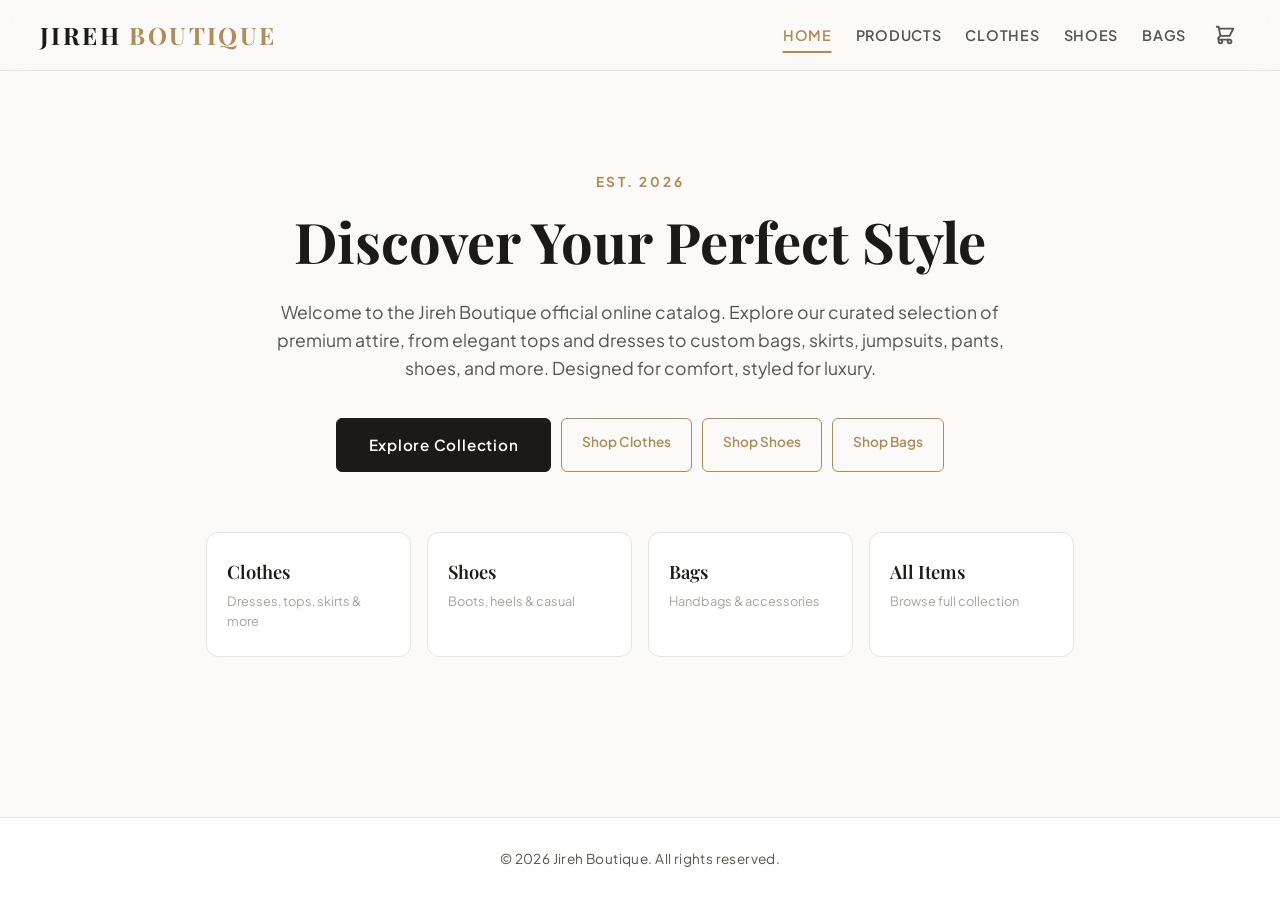
==== index.html @ 2392ea43 "Add files via upload" ====
<!DOCTYPE html>
<html lang="en">
<head>
    <meta charset="UTF-8">
    <meta name="viewport" content="width=device-width, initial-scale=1.0">
    <title>Jireh Boutique | Home</title>
    <link rel="stylesheet" href="style.css">
    <script src="java.js" defer></script>
</head>
<body>
    <header>
        <div class="nav-container">
            <a href="index.html" class="brand-logo">Jireh <span>Boutique</span></a>
            <nav>
                <a href="index.html" class="active">Home</a>
                <a href="products.html">Products</a>
                <a href="products.html?category=Clothes">Clothes</a>
                <a href="products.html?category=Shoes">Shoes</a>
                <a href="products.html?category=Bags">Bags</a>
                <button type="button" class="cart-nav-btn" onclick="window.location.href='products.html#openCart'" aria-label="Shopping cart">
                    <svg xmlns="http://www.w3.org/2000/svg" width="22" height="22" fill="none" viewBox="0 0 24 24" stroke="currentColor" stroke-width="2">
                        <path stroke-linecap="round" stroke-linejoin="round" d="M3 3h2l.4 2M7 13h10l4-8H5.4M7 13L5.4 5M7 13l-2.293 2.293c-.63.63-.184 1.707.707 1.707H17m0 0a2 2 0 100 4 2 2 0 000-4zm-8 2a2 2 0 11-4 0 2 2 0 014 0z" />
                    </svg>
                    <span id="cartBadge" class="cart-badge" style="display:none;">0</span>
                </button>
            </nav>
        </div>
    </header>

    <main>
        <section class="hero-section">
            <p class="hero-subtitle">Est. 2026</p>
            <h1 class="hero-title">Discover Your Perfect Style</h1>
            <p class="hero-description">
                Welcome to the Jireh Boutique official online catalog. Explore our curated selection of premium attire, 
                from elegant tops and dresses to custom bags, skirts, jumpsuits, pants, shoes, and more. 
                Designed for comfort, styled for luxury.
            </p>
            <div class="hero-actions">
                <a href="products.html" class="btn-primary">Explore Collection</a>
                <a href="products.html?category=Clothes" class="btn-secondary">Shop Clothes</a>
                <a href="products.html?category=Shoes" class="btn-secondary">Shop Shoes</a>
                <a href="products.html?category=Bags" class="btn-secondary">Shop Bags</a>
            </div>
        </section>

        <section class="home-categories">
            <a href="products.html?category=Clothes" class="home-cat-card">
                <span class="home-cat-label">Clothes</span>
                <span class="home-cat-desc">Dresses, tops, skirts & more</span>
            </a>
            <a href="products.html?category=Shoes" class="home-cat-card">
                <span class="home-cat-label">Shoes</span>
                <span class="home-cat-desc">Boots, heels & casual</span>
            </a>
            <a href="products.html?category=Bags" class="home-cat-card">
                <span class="home-cat-label">Bags</span>
                <span class="home-cat-desc">Handbags & accessories</span>
            </a>
            <a href="products.html" class="home-cat-card">
                <span class="home-cat-label">All Items</span>
                <span class="home-cat-desc">Browse full collection</span>
            </a>
        </section>

        <div id="offerBottomSheet" class="bottom-sheet">
            <div class="sheet-handle" onclick="toggleBottomSheet()"></div>
            <div class="sheet-content">
                <div class="offer-header">
                    <span class="offer-badge">SPECIAL OFFERS</span>
                    <button class="close-sheet-btn" onclick="closeBottomSheetPermanently()">&times;</button>
                </div>
                <h2>Mid-Season Boutique Sales</h2>
                <p>Buy any two dresses today and get a free matching accessory at our pickup point!</p>
                <div class="offer-actions">
                    <a href="products.html" class="shop-now-btn">View Collection</a>
                    <button class="terms-btn" onclick="showToast('Offer Details', 'Offer valid while stocks last for in-stock pickup orders.', 'info')">Terms Apply</button>
                </div>
            </div>
        </div>

        <div id="reopenOfferBadge" class="floating-offer-badge" onclick="toggleBottomSheet()">
            Active Offers
        </div>
    </main>

    <div id="toastContainer" class="toast-container"></div>

    <footer>
        <p>&copy; 2026 Jireh Boutique. All rights reserved.</p>
    </footer>
</body>
</html>
---- style.css ----
@import url('https://fonts.googleapis.com/css2?family=Playfair+Display:ital,wght@0,400..900;1,400..900&family=Plus+Jakarta+Sans:ital,wght@0,200..800;1,200..800&display=swap');

:root {
    --font-serif: 'Playfair Display', Georgia, serif;
    --font-sans: 'Plus Jakarta Sans', system-ui, -apple-system, sans-serif;
    
    --bg-primary: #fbfaf8;
    --bg-secondary: #ffffff;
    --text-primary: #1c1917;
    --text-secondary: #57534e;
    --text-muted: #a8a29e;
    --accent: #b08d57;
    --accent-hover: #96733e;
    --accent-light: #faf5ed;
    --border: #e7e5e4;
    
    --success: #15803d;
    --success-light: #f0fdf4;
    --warning: #b45309;
    --warning-light: #fef3c7;
    --danger: #be123c;
    --danger-light: #fff1f2;
    
    --radius-sm: 6px;
    --radius-md: 12px;
    --radius-lg: 20px;
    
    --shadow-sm: 0 1px 3px rgba(0,0,0,0.05);
    --shadow-md: 0 4px 12px rgba(28, 25, 23, 0.05);
    --shadow-lg: 0 12px 30px rgba(28, 25, 23, 0.08);
    --shadow-xl: 0 20px 40px rgba(28, 25, 23, 0.12);
}

/* Global resets */
* {
    box-sizing: border-box;
    margin: 0;
    padding: 0;
}

body {
    font-family: var(--font-sans);
    background-color: var(--bg-primary);
    color: var(--text-primary);
    line-height: 1.6;
    display: flex;
    flex-direction: column;
    min-height: 100vh;
}

/* Header & Navigation */
header {
    position: sticky;
    top: 0;
    z-index: 1000;
    background: rgba(251, 250, 248, 0.85);
    backdrop-filter: blur(12px);
    -webkit-backdrop-filter: blur(12px);
    border-bottom: 1px solid var(--border);
    padding: 16px 24px;
}

.nav-container {
    max-width: 1200px;
    margin: 0 auto;
    display: flex;
    justify-content: space-between;
    align-items: center;
}

.brand-logo {
    font-family: var(--font-serif);
    font-size: 1.5rem;
    font-weight: 700;
    letter-spacing: 0.1em;
    color: var(--text-primary);
    text-decoration: none;
    text-transform: uppercase;
}

.brand-logo span {
    color: var(--accent);
}

nav {
    display: flex;
    gap: 24px;
}

nav a {
    font-family: var(--font-sans);
    font-size: 0.9rem;
    font-weight: 600;
    text-decoration: none;
    color: var(--text-secondary);
    letter-spacing: 0.05em;
    text-transform: uppercase;
    position: relative;
    padding: 6px 0;
    transition: color 0.3s ease;
}

nav a:hover {
    color: var(--text-primary);
}

nav a::after {
    content: '';
    position: absolute;
    bottom: 0;
    left: 50%;
    width: 0;
    height: 2px;
    background-color: var(--accent);
    transition: all 0.3s ease;
    transform: translateX(-50%);
}

nav a:hover::after,
nav a.active::after {
    width: 100%;
}

nav a.active {
    color: var(--accent);
}

/* Main Content Wrapper */
main {
    flex: 1;
    width: 100%;
    max-width: 1200px;
    margin: 0 auto;
    padding: 40px 24px;
}

/* Footer styling */
footer {
    border-top: 1px solid var(--border);
    padding: 30px 24px;
    background-color: var(--bg-secondary);
    text-align: center;
}

footer p {
    font-size: 0.85rem;
    color: var(--text-secondary);
    letter-spacing: 0.03em;
}

/* Homepage Hero Section */
.hero-section {
    text-align: center;
    max-width: 800px;
    margin: 60px auto;
    padding: 0 20px;
}

.hero-subtitle {
    font-size: 0.85rem;
    font-weight: 700;
    letter-spacing: 0.2em;
    text-transform: uppercase;
    color: var(--accent);
    margin-bottom: 16px;
}

.hero-title {
    font-family: var(--font-serif);
    font-size: 3.5rem;
    font-weight: 700;
    line-height: 1.15;
    color: var(--text-primary);
    margin-bottom: 24px;
}

.hero-description {
    font-size: 1.1rem;
    color: var(--text-secondary);
    margin-bottom: 36px;
    font-family: var(--font-sans);
}

.btn-primary {
    display: inline-block;
    background-color: var(--text-primary);
    color: var(--bg-secondary);
    text-decoration: none;
    padding: 14px 32px;
    font-size: 0.95rem;
    font-weight: 600;
    letter-spacing: 0.05em;
    border-radius: var(--radius-sm);
    transition: all 0.3s ease;
    border: 1px solid var(--text-primary);
    cursor: pointer;
}

.btn-primary:hover {
    background-color: var(--accent);
    border-color: var(--accent);
    transform: translateY(-2px);
    box-shadow: var(--shadow-md);
}

/* Search Bar Component */
.search-container {
    max-width: 600px;
    margin: 0 auto 40px auto;
    position: relative;
}

.search-input {
    width: 100%;
    padding: 16px 20px 16px 48px;
    font-size: 1rem;
    font-family: var(--font-sans);
    color: var(--text-primary);
    background-color: var(--bg-secondary);
    border: 1px solid var(--border);
    border-radius: var(--radius-md);
    box-shadow: var(--shadow-sm);
    transition: all 0.3s ease;
}

.search-input:focus {
    outline: none;
    border-color: var(--accent);
    box-shadow: 0 0 0 3px rgba(176, 141, 87, 0.15);
}

.search-icon {
    position: absolute;
    left: 18px;
    top: 50%;
    transform: translateY(-50%);
    width: 18px;
    height: 18px;
    color: var(--text-secondary);
    pointer-events: none;
}

/* Loading, Error and Empty States */
.loading-state, .error-state, .empty-state {
    text-align: center;
    padding: 60px 20px;
    font-size: 1.1rem;
    color: var(--text-secondary);
}

.loading-spinner {
    display: inline-block;
    width: 40px;
    height: 40px;
    border: 3px solid var(--border);
    border-radius: 50%;
    border-top-color: var(--accent);
    animation: spin 1s ease-in-out infinite;
    margin-bottom: 16px;
}

@keyframes spin {
    to { transform: rotate(360deg); }
}

/* Product Catalog Grid */
.product-grid {
    display: grid;
    grid-template-columns: repeat(auto-fill, minmax(280px, 1fr));
    gap: 32px;
}

.product-card {
    background-color: var(--bg-secondary);
    border-radius: var(--radius-md);
    overflow: hidden;
    box-shadow: var(--shadow-md);
    transition: all 0.3s cubic-bezier(0.25, 0.46, 0.45, 0.94);
    display: flex;
    flex-direction: column;
    border: 1px solid rgba(231, 229, 228, 0.5);
}

.product-card:hover {
    transform: translateY(-6px);
    box-shadow: var(--shadow-lg);
}

.product-img-container {
    width: 100%;
    height: 320px;
    overflow: hidden;
    position: relative;
    background-color: #f5f5f5;
}

.product-img-container img {
    width: 100%;
    height: 100%;
    object-fit: cover;
    transition: transform 0.6s cubic-bezier(0.25, 0.46, 0.45, 0.94);
}

.product-card:hover .product-img-container img {
    transform: scale(1.06);
}

.product-info {
    padding: 20px;
    display: flex;
    flex-direction: column;
    flex-grow: 1;
}

.product-category {
    font-size: 0.75rem;
    font-weight: 700;
    color: var(--accent);
    text-transform: uppercase;
    letter-spacing: 0.1em;
    margin-bottom: 6px;
}

.product-title {
    font-family: var(--font-serif);
    font-size: 1.25rem;
    font-weight: 600;
    color: var(--text-primary);
    margin-bottom: 8px;
    line-height: 1.3;
}

.product-price {
    font-size: 1.1rem;
    font-weight: 700;
    color: var(--text-primary);
    margin-bottom: 16px;
}

/* Badge styles */
.badge {
    position: absolute;
    top: 16px;
    right: 16px;
    padding: 6px 12px;
    font-size: 0.75rem;
    font-weight: 700;
    border-radius: var(--radius-sm);
    letter-spacing: 0.05em;
    text-transform: uppercase;
    box-shadow: var(--shadow-sm);
}

.badge-in-stock {
    background-color: var(--success-light);
    color: var(--success);
    border: 1px solid rgba(21, 128, 61, 0.2);
}

.badge-low-stock {
    background-color: var(--warning-light);
    color: var(--warning);
    border: 1px solid rgba(180, 83, 9, 0.2);
}

.badge-sold-out {
    background-color: var(--danger-light);
    color: var(--danger);
    border: 1px solid rgba(190, 18, 60, 0.2);
}

/* Product Card Button */
.order-btn {
    width: 100%;
    padding: 12px;
    background-color: var(--text-primary);
    color: var(--bg-secondary);
    border: none;
    font-family: var(--font-sans);
    font-size: 0.85rem;
    font-weight: 700;
    letter-spacing: 0.05em;
    text-transform: uppercase;
    border-radius: var(--radius-sm);
    cursor: pointer;
    margin-top: auto;
    transition: all 0.2s ease;
}

.order-btn:hover {
    background-color: var(--accent);
}

.order-btn:disabled,
.order-btn.out-of-stock {
    background-color: var(--border);
    color: var(--text-muted);
    cursor: not-allowed;
}

/* Checkout Modal Styling (Glassmorphic) */
.modal-overlay {
    position: fixed;
    top: 0;
    left: 0;
    right: 0;
    bottom: 0;
    background: rgba(28, 25, 23, 0.4);
    backdrop-filter: blur(8px);
    -webkit-backdrop-filter: blur(8px);
    z-index: 9999;
    display: none;
    align-items: center;
    justify-content: center;
    padding: 20px;
    animation: fadeIn 0.3s ease-out;
}

.modal-container {
    background-color: var(--bg-secondary);
    width: 100%;
    max-width: 480px;
    border-radius: var(--radius-lg);
    box-shadow: var(--shadow-xl);
    overflow: hidden;
    border: 1px solid var(--border);
    animation: scaleIn 0.3s cubic-bezier(0.34, 1.56, 0.64, 1);
}

@keyframes fadeIn {
    from { opacity: 0; }
    to { opacity: 1; }
}

@keyframes scaleIn {
    from { transform: scale(0.9) translateY(20px); opacity: 0; }
    to { transform: scale(1) translateY(0); opacity: 1; }
}

.modal-header {
    padding: 24px 24px 16px 24px;
    display: flex;
    justify-content: space-between;
    align-items: center;
    border-bottom: 1px solid var(--border);
}

.modal-header h3 {
    font-family: var(--font-serif);
    font-size: 1.4rem;
    color: var(--text-primary);
}

.close-modal-btn {
    background: none;
    border: none;
    font-size: 1.8rem;
    color: var(--text-secondary);
    cursor: pointer;
    transition: color 0.2s ease;
    line-height: 1;
}

.close-modal-btn:hover {
    color: var(--danger);
}

.modal-body {
    padding: 24px;
    max-height: 75vh;
    overflow-y: auto;
}

.modal-product-summary {
    background-color: var(--bg-primary);
    padding: 16px;
    border-radius: var(--radius-md);
    border: 1px solid var(--border);
    margin-bottom: 24px;
}

.modal-product-summary p {
    font-size: 0.95rem;
    color: var(--text-secondary);
}

.modal-product-summary strong {
    color: var(--text-primary);
}

/* Modal Checkout Form Fields */
.checkout-form label {
    display: block;
    font-size: 0.8rem;
    font-weight: 700;
    text-transform: uppercase;
    letter-spacing: 0.05em;
    color: var(--text-secondary);
    margin-bottom: 6px;
}

.checkout-form input[type="text"],
.checkout-form input[type="tel"],
.checkout-form select {
    width: 100%;
    padding: 12px;
    font-size: 0.95rem;
    font-family: var(--font-sans);
    color: var(--text-primary);
    background-color: var(--bg-secondary);
    border: 1px solid var(--border);
    border-radius: var(--radius-sm);
    margin-bottom: 20px;
    transition: all 0.2s ease;
}

.checkout-form input:focus,
.checkout-form select:focus {
    outline: none;
    border-color: var(--accent);
    box-shadow: 0 0 0 3px rgba(176, 141, 87, 0.12);
}

/* Payment Instructions Styling */
.payment-instructions-box {
    background-color: var(--accent-light);
    border: 1px solid rgba(176, 141, 87, 0.2);
    border-radius: var(--radius-md);
    padding: 16px;
    margin-bottom: 20px;
    display: none;
}

.payment-instructions-text {
    font-size: 0.85rem;
    color: var(--text-secondary);
    line-height: 1.5;
    margin-bottom: 12px;
}

.payment-instructions-text strong {
    color: var(--text-primary);
}

.copy-item {
    display: inline-flex;
    align-items: center;
    background-color: rgba(176, 141, 87, 0.1);
    color: var(--accent-hover);
    padding: 2px 6px;
    border-radius: 4px;
    font-weight: 700;
    cursor: pointer;
    font-family: monospace;
    font-size: 0.85rem;
    margin-left: 4px;
    border: 1px solid rgba(176, 141, 87, 0.15);
    transition: all 0.2s ease;
}

.copy-item:hover {
    background-color: rgba(176, 141, 87, 0.2);
}

.form-actions {
    display: flex;
    flex-direction: column;
    gap: 12px;
    margin-top: 12px;
}

.btn-confirm {
    width: 100%;
    padding: 14px;
    background-color: var(--success);
    color: white;
    border: none;
    font-family: var(--font-sans);
    font-size: 0.95rem;
    font-weight: 700;
    border-radius: var(--radius-sm);
    cursor: pointer;
    transition: background-color 0.2s ease;
}

.btn-confirm:hover {
    background-color: #16a34a;
}

.btn-confirm:disabled {
    background-color: var(--border);
    color: var(--text-muted);
    cursor: not-allowed;
}

.btn-cancel {
    width: 100%;
    padding: 12px;
    background-color: var(--bg-primary);
    color: var(--text-secondary);
    border: 1px solid var(--border);
    font-family: var(--font-sans);
    font-size: 0.9rem;
    font-weight: 600;
    border-radius: var(--radius-sm);
    cursor: pointer;
    transition: all 0.2s ease;
}

.btn-cancel:hover {
    background-color: var(--border);
    color: var(--text-primary);
}

/* Promotional Bottom Sheet Banner */
.bottom-sheet {
    position: fixed;
    bottom: -320px;
    left: 0;
    width: 100%;
    background-color: var(--bg-secondary);
    box-shadow: 0 -10px 40px rgba(0,0,0,0.1);
    border-radius: var(--radius-lg) var(--radius-lg) 0 0;
    z-index: 9999;
    transition: bottom 0.4s cubic-bezier(0.16, 1, 0.3, 1);
    box-sizing: border-box;
    border-top: 1px solid var(--border);
}

.bottom-sheet.active {
    bottom: 0;
}

.sheet-handle {
    width: 48px;
    height: 4px;
    background-color: var(--border);
    border-radius: 2px;
    margin: 12px auto;
    cursor: pointer;
}

.sheet-content {
    max-width: 600px;
    margin: 0 auto;
    padding: 0 24px 32px 24px;
}

.offer-header {
    display: flex;
    justify-content: space-between;
    align-items: center;
    margin-bottom: 12px;
}

.offer-badge {
    background-color: var(--accent-light);
    color: var(--accent-hover);
    padding: 4px 12px;
    font-size: 0.75rem;
    font-weight: 700;
    letter-spacing: 0.05em;
    border-radius: 4px;
    border: 1px solid rgba(176, 141, 87, 0.2);
}

.close-sheet-btn {
    background: none;
    border: none;
    font-size: 24px;
    color: var(--text-secondary);
    cursor: pointer;
    line-height: 1;
}

.close-sheet-btn:hover {
    color: var(--danger);
}

.sheet-content h2 {
    font-family: var(--font-serif);
    margin-bottom: 8px;
    color: var(--text-primary);
    font-size: 1.4rem;
}

.sheet-content p {
    margin-bottom: 24px;
    color: var(--text-secondary);
    font-size: 0.95rem;
}

.offer-actions {
    display: flex;
    gap: 16px;
}

.shop-now-btn {
    flex: 2;
    padding: 14px;
    background-color: var(--text-primary);
    color: var(--bg-secondary);
    border: none;
    border-radius: var(--radius-sm);
    font-weight: 700;
    font-size: 0.9rem;
    cursor: pointer;
    transition: background-color 0.2s ease;
    text-align: center;
    text-decoration: none;
}

.shop-now-btn:hover {
    background-color: var(--accent);
}

.terms-btn {
    flex: 1;
    padding: 14px;
    background-color: var(--bg-primary);
    color: var(--text-secondary);
    border: 1px solid var(--border);
    border-radius: var(--radius-sm);
    font-size: 0.85rem;
    font-weight: 600;
    cursor: pointer;
    transition: all 0.2s ease;
}

.terms-btn:hover {
    background-color: var(--border);
    color: var(--text-primary);
}

.floating-offer-badge {
    position: fixed;
    bottom: 24px;
    right: 24px;
    background-color: var(--text-primary);
    color: var(--bg-secondary);
    padding: 12px 20px;
    border-radius: 30px;
    font-weight: 600;
    font-size: 0.85rem;
    letter-spacing: 0.05em;
    box-shadow: var(--shadow-lg);
    cursor: pointer;
    z-index: 9998;
    display: none;
    transition: all 0.2s ease;
    border: 1px solid rgba(255, 255, 255, 0.1);
}

.floating-offer-badge:hover {
    background-color: var(--accent);
    transform: translateY(-2px);
}

/* Custom Toast Alerts (Premium Alternative to Alert) */
.toast-container {
    position: fixed;
    top: 24px;
    right: 24px;
    z-index: 10000;
    display: flex;
    flex-direction: column;
    gap: 12px;
    max-width: 350px;
    width: 100%;
}

.toast {
    background-color: var(--bg-secondary);
    border-left: 4px solid var(--accent);
    padding: 16px;
    border-radius: var(--radius-sm);
    box-shadow: var(--shadow-lg);
    display: flex;
    justify-content: space-between;
    align-items: flex-start;
    animation: slideInRight 0.3s cubic-bezier(0.16, 1, 0.3, 1);
    border: 1px solid var(--border);
    border-left-width: 4px;
}

@keyframes slideInRight {
    from { transform: translateX(120%); opacity: 0; }
    to { transform: translateX(0); opacity: 1; }
}

.toast-content {
    font-size: 0.85rem;
    color: var(--text-secondary);
}

.toast-content strong {
    display: block;
    color: var(--text-primary);
    margin-bottom: 2px;
}

.toast-close {
    background: none;
    border: none;
    font-size: 1.2rem;
    color: var(--text-secondary);
    cursor: pointer;
    line-height: 1;
    margin-left: 12px;
}

.toast-close:hover {
    color: var(--text-primary);
}

.toast-success { border-left-color: var(--success); }
.toast-error { border-left-color: var(--danger); }
.toast-info { border-left-color: var(--accent); }

/* Responsive adjustments */
@media (max-width: 768px) {
    .hero-title {
        font-size: 2.5rem;
    }
    
    .nav-container {
        flex-direction: column;
        gap: 16px;
    }
    
    header {
        padding: 16px;
    }
    
    main {
        padding: 24px 16px;
    }
    
    .bottom-sheet {
        border-radius: var(--radius-lg) var(--radius-lg) 0 0;
    }
}

/* ========== NEW: Category nav ========== */
.category-nav {
    display: flex;
    flex-wrap: wrap;
    gap: 8px;
    max-width: 1200px;
    margin: 16px auto 8px;
    padding: 0 16px;
}

.category-btn {
    font-family: var(--font-sans);
    font-size: 0.8rem;
    font-weight: 600;
    text-transform: uppercase;
    letter-spacing: 0.04em;
    padding: 8px 16px;
    border-radius: 999px;
    border: 1px solid var(--border);
    background: var(--bg-secondary);
    color: var(--text-secondary);
    cursor: pointer;
    transition: all 0.2s ease;
}

.category-btn:hover {
    border-color: var(--accent);
    color: var(--accent);
}

.category-btn.active {
    background: var(--accent);
    border-color: var(--accent);
    color: #fff;
}

/* ========== Product meta chips (size, color) ========== */
.product-meta {
    display: flex;
    flex-wrap: wrap;
    gap: 6px;
    margin: 6px 0 4px;
    min-height: 22px;
}

.meta-chip {
    font-size: 0.7rem;
    font-weight: 600;
    padding: 2px 8px;
    border-radius: 4px;
    background: var(--accent-light);
    color: var(--accent-hover);
}

.product-actions {
    display: flex;
    gap: 8px;
    margin-top: 10px;
}

.product-actions .order-btn {
    flex: 1;
}

.cart-add-btn {
    font-family: var(--font-sans);
    font-size: 0.8rem;
    font-weight: 600;
    padding: 10px 12px;
    border-radius: var(--radius-sm);
    border: 1px solid var(--accent);
    background: transparent;
    color: var(--accent);
    cursor: pointer;
    white-space: nowrap;
    transition: all 0.2s ease;
}

.cart-add-btn:hover {
    background: var(--accent);
    color: #fff;
}

.product-card {
    cursor: pointer;
    transition: transform 0.2s ease, box-shadow 0.2s ease;
}

.product-card:hover {
    transform: translateY(-2px);
    box-shadow: var(--shadow-md);
}

/* ========== Cart nav button ========== */
.cart-nav-btn {
    position: relative;
    display: inline-flex;
    align-items: center;
    justify-content: center;
    background: none;
    border: none;
    color: var(--text-secondary);
    cursor: pointer;
    padding: 4px;
    transition: color 0.2s;
}

.cart-nav-btn:hover {
    color: var(--accent);
}

.cart-badge {
    position: absolute;
    top: -4px;
    right: -8px;
    min-width: 18px;
    height: 18px;
    padding: 0 5px;
    border-radius: 999px;
    background: var(--danger);
    color: #fff;
    font-size: 0.65rem;
    font-weight: 700;
    display: flex;
    align-items: center;
    justify-content: center;
}

/* ========== Cart drawer ========== */
.cart-overlay {
    position: fixed;
    inset: 0;
    background: rgba(0,0,0,0.35);
    z-index: 2000;
    opacity: 0;
    visibility: hidden;
    transition: opacity 0.25s ease, visibility 0.25s;
}

.cart-overlay.open {
    opacity: 1;
    visibility: visible;
}

.cart-drawer {
    position: fixed;
    top: 0;
    right: 0;
    width: min(380px, 100vw);
    height: 100%;
    background: var(--bg-secondary);
    z-index: 2001;
    display: flex;
    flex-direction: column;
    box-shadow: var(--shadow-xl);
    transform: translateX(100%);
    transition: transform 0.3s ease;
}

.cart-drawer.open {
    transform: translateX(0);
}

.cart-header {
    display: flex;
    justify-content: space-between;
    align-items: center;
    padding: 20px;
    border-bottom: 1px solid var(--border);
}

.cart-header h3 {
    font-family: var(--font-serif);
    font-size: 1.25rem;
}

.cart-items {
    flex: 1;
    overflow-y: auto;
    padding: 16px;
}

.cart-empty {
    color: var(--text-muted);
    text-align: center;
    padding: 40px 16px;
}

.cart-item {
    display: flex;
    justify-content: space-between;
    gap: 12px;
    padding: 12px 0;
    border-bottom: 1px solid var(--border);
}

.cart-item-info {
    display: flex;
    flex-direction: column;
    gap: 2px;
    flex: 1;
    min-width: 0;
}

.cart-item-info strong {
    font-size: 0.9rem;
}

.cart-item-meta {
    font-size: 0.75rem;
    color: var(--text-muted);
}

.cart-item-price {
    font-size: 0.85rem;
    font-weight: 600;
    color: var(--accent);
}

.cart-item-controls {
    display: flex;
    align-items: center;
    gap: 6px;
}

.qty-btn {
    width: 28px;
    height: 28px;
    border-radius: 6px;
    border: 1px solid var(--border);
    background: var(--bg-primary);
    cursor: pointer;
    font-size: 1rem;
    line-height: 1;
}

.qty-val {
    min-width: 20px;
    text-align: center;
    font-weight: 600;
    font-size: 0.9rem;
}

.cart-remove-btn {
    background: none;
    border: none;
    color: var(--danger);
    font-size: 1.25rem;
    cursor: pointer;
    padding: 0 4px;
    line-height: 1;
}

.cart-footer {
    padding: 16px 20px 24px;
    border-top: 1px solid var(--border);
    display: flex;
    flex-direction: column;
    gap: 10px;
}

.cart-total-row {
    display: flex;
    justify-content: space-between;
    align-items: center;
    font-size: 1rem;
    margin-bottom: 4px;
}

.cart-checkout-btn:disabled {
    opacity: 0.5;
    cursor: not-allowed;
}

.cart-clear-btn {
    width: 100%;
}

/* ========== Similar items ========== */
.similar-section {
    max-width: 1200px;
    margin: 32px auto 48px;
    padding: 0 16px;
}

.similar-header {
    display: flex;
    flex-wrap: wrap;
    align-items: baseline;
    gap: 8px 16px;
    margin-bottom: 16px;
    position: relative;
    padding-right: 36px;
}

.similar-header h2 {
    font-family: var(--font-serif);
    font-size: 1.5rem;
}

.similar-header p {
    color: var(--text-muted);
    font-size: 0.9rem;
}

.close-similar-btn {
    position: absolute;
    right: 0;
    top: 0;
    background: none;
    border: none;
    font-size: 1.5rem;
    color: var(--text-muted);
    cursor: pointer;
    line-height: 1;
}

/* ========== Product detail modal ========== */
.detail-modal {
    max-width: 560px;
}

.detail-layout {
    display: flex;
    flex-direction: column;
    gap: 16px;
}

.detail-img {
    width: 100%;
    max-height: 280px;
    object-fit: cover;
    border-radius: var(--radius-md);
}

.detail-attrs {
    list-style: none;
    margin: 12px 0;
    padding: 0;
}

.detail-attrs li {
    padding: 4px 0;
    font-size: 0.95rem;
    color: var(--text-secondary);
}

.detail-actions {
    display: flex;
    flex-wrap: wrap;
    gap: 10px;
    margin-top: 12px;
}

/* ========== Home page extras ========== */
.hero-actions {
    display: flex;
    flex-wrap: wrap;
    gap: 10px;
    justify-content: center;
    margin-top: 8px;
}

.btn-secondary {
    display: inline-block;
    font-family: var(--font-sans);
    font-size: 0.85rem;
    font-weight: 600;
    text-decoration: none;
    padding: 12px 20px;
    border-radius: var(--radius-sm);
    border: 1px solid var(--accent);
    color: var(--accent);
    background: transparent;
    transition: all 0.2s ease;
}

.btn-secondary:hover {
    background: var(--accent-light);
}

.home-categories {
    display: grid;
    grid-template-columns: repeat(auto-fit, minmax(160px, 1fr));
    gap: 16px;
    max-width: 900px;
    margin: 0 auto 48px;
    padding: 0 16px;
}

.home-cat-card {
    display: flex;
    flex-direction: column;
    gap: 4px;
    padding: 24px 20px;
    background: var(--bg-secondary);
    border: 1px solid var(--border);
    border-radius: var(--radius-md);
    text-decoration: none;
    color: inherit;
    transition: border-color 0.2s, box-shadow 0.2s;
}

.home-cat-card:hover {
    border-color: var(--accent);
    box-shadow: var(--shadow-md);
}

.home-cat-label {
    font-family: var(--font-serif);
    font-size: 1.15rem;
    font-weight: 600;
    color: var(--text-primary);
}

.home-cat-desc {
    font-size: 0.8rem;
    color: var(--text-muted);
}
.order-retry-hint {
  margin-top: 10px;
  font-size: 0.85rem;
  color: var(--warning);
  text-align: center;
}

@media (max-width: 600px) {
    nav a[href*="category"] {
        display: none;
    }
    .detail-layout {
        gap: 12px;
    }
}
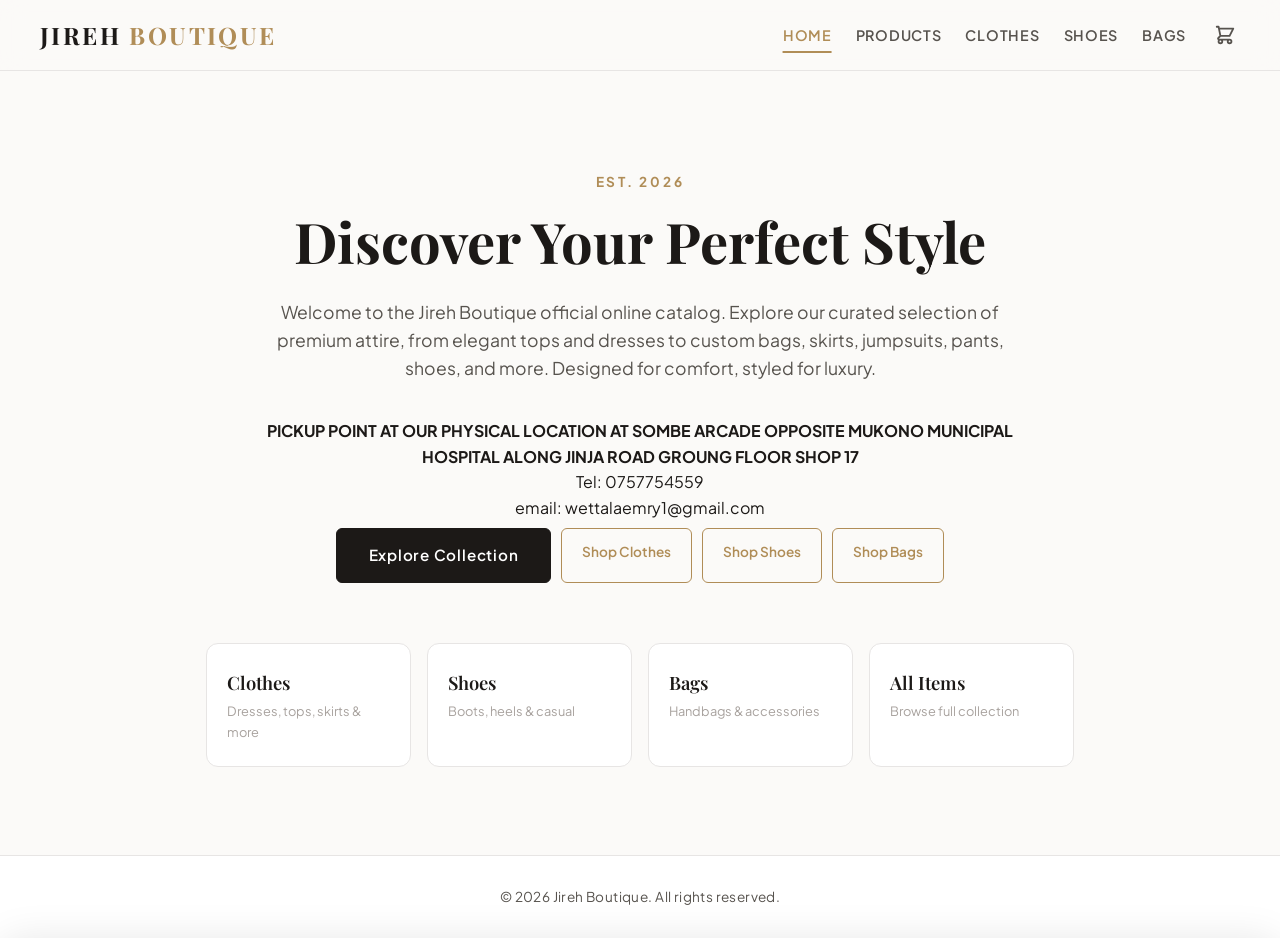
==== commit 3286cd9f: "Include pickup point and contact information Added pickup point information and contact details." ====
--- a/index.html
+++ b/index.html
@@ -36,6 +36,8 @@
                 from elegant tops and dresses to custom bags, skirts, jumpsuits, pants, shoes, and more. 
                 Designed for comfort, styled for luxury.
             </p>
+            <h4>PICKUP POINT AT OUR PHYSICAL LOCATION AT SOMBE ARCADE OPPOSITE MUKONO MUNICIPAL HOSPITAL ALONG JINJA ROAD GROUNG FLOOR SHOP 17</h4>
+            <p>Tel: 0757754559 <br> email: wettalaemry1@gmail.com</p>
             <div class="hero-actions">
                 <a href="products.html" class="btn-primary">Explore Collection</a>
                 <a href="products.html?category=Clothes" class="btn-secondary">Shop Clothes</a>
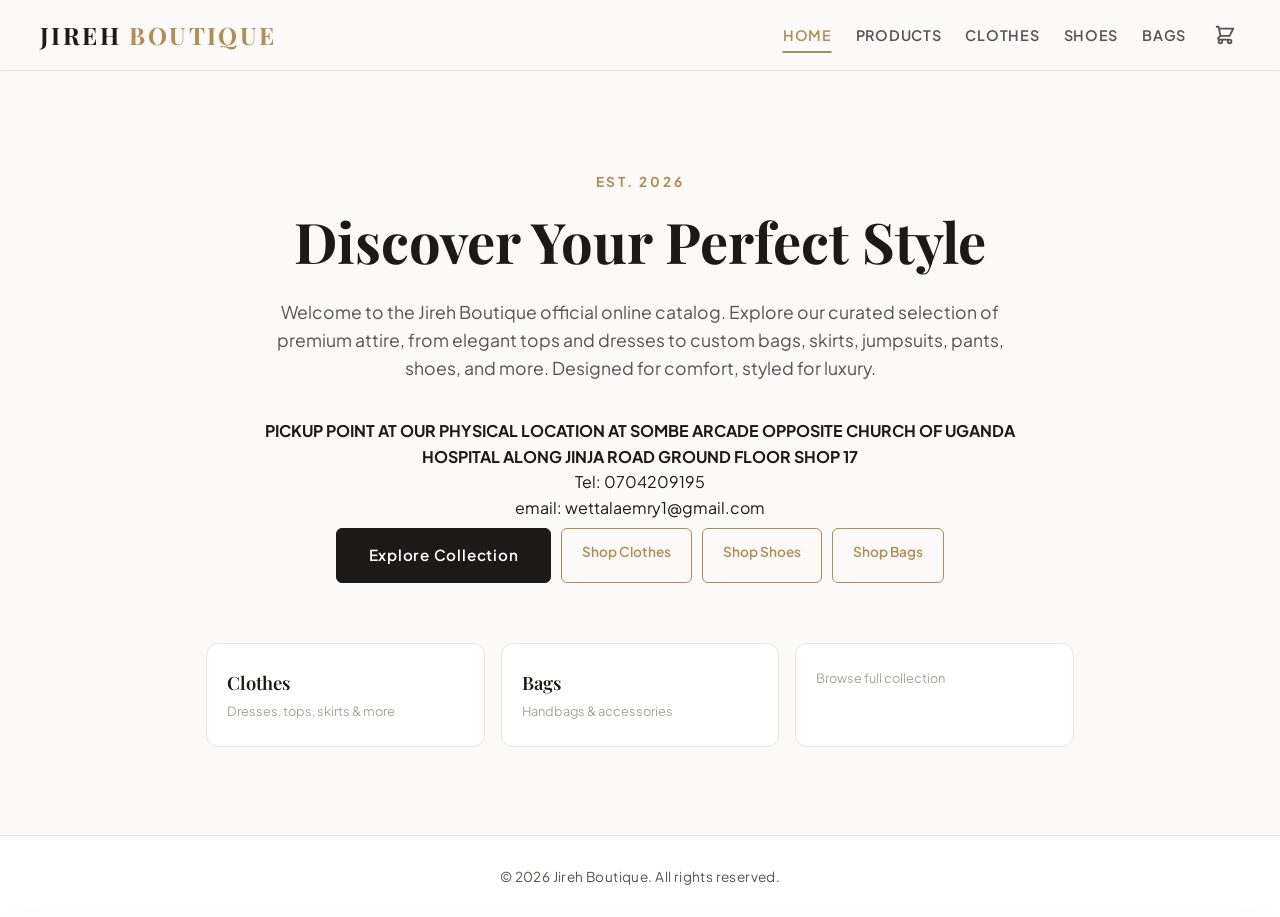
==== commit 16c16304: "Update index.html" ====
--- a/index.html
+++ b/index.html
@@ -36,8 +36,8 @@
                 from elegant tops and dresses to custom bags, skirts, jumpsuits, pants, shoes, and more. 
                 Designed for comfort, styled for luxury.
             </p>
-            <h4>PICKUP POINT AT OUR PHYSICAL LOCATION AT SOMBE ARCADE OPPOSITE MUKONO MUNICIPAL HOSPITAL ALONG JINJA ROAD GROUNG FLOOR SHOP 17</h4>
-            <p>Tel: 0757754559 <br> email: wettalaemry1@gmail.com</p>
+            <h4>PICKUP POINT AT OUR PHYSICAL LOCATION AT SOMBE ARCADE OPPOSITE CHURCH OF UGANDA HOSPITAL ALONG JINJA ROAD GROUND FLOOR SHOP 17</h4>
+            <p>Tel: 0704209195 <br> email: wettalaemry1@gmail.com</p>
             <div class="hero-actions">
                 <a href="products.html" class="btn-primary">Explore Collection</a>
                 <a href="products.html?category=Clothes" class="btn-secondary">Shop Clothes</a>
@@ -51,16 +51,15 @@
                 <span class="home-cat-label">Clothes</span>
                 <span class="home-cat-desc">Dresses, tops, skirts & more</span>
             </a>
-            <a href="products.html?category=Shoes" class="home-cat-card">
+            <!--<a href="products.html?category=Shoes" class="home-cat-card">
                 <span class="home-cat-label">Shoes</span>
                 <span class="home-cat-desc">Boots, heels & casual</span>
-            </a>
+            </a>-->
             <a href="products.html?category=Bags" class="home-cat-card">
                 <span class="home-cat-label">Bags</span>
                 <span class="home-cat-desc">Handbags & accessories</span>
             </a>
             <a href="products.html" class="home-cat-card">
-                <span class="home-cat-label">All Items</span>
                 <span class="home-cat-desc">Browse full collection</span>
             </a>
         </section>
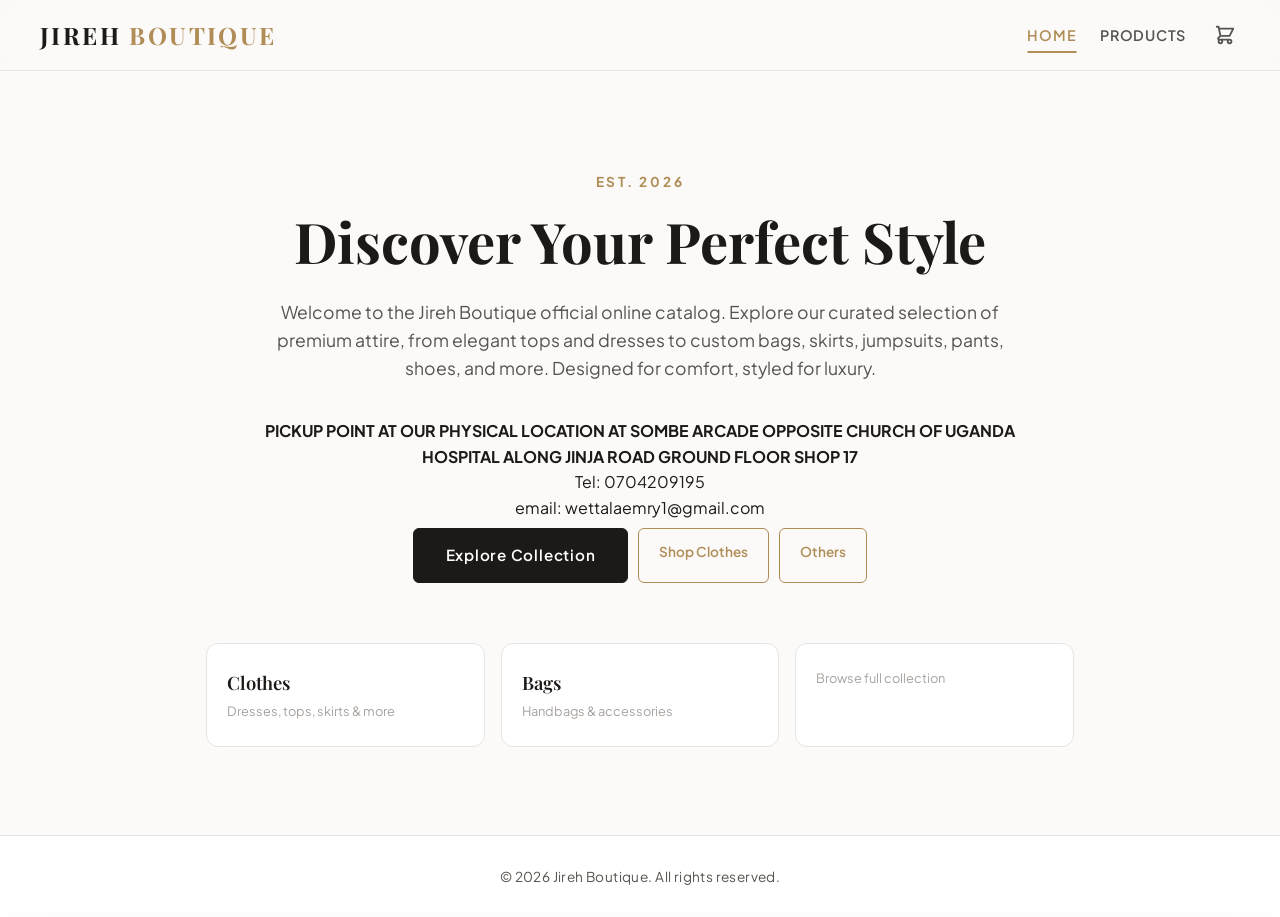
==== commit 5f89764c: "Comment out Clothes and Bags links in navigation" ====
--- a/index.html
+++ b/index.html
@@ -14,9 +14,9 @@
             <nav>
                 <a href="index.html" class="active">Home</a>
                 <a href="products.html">Products</a>
-                <a href="products.html?category=Clothes">Clothes</a>
+                <!--<a href="products.html?category=Clothes">Clothes</a>
                 <a href="products.html?category=Shoes">Shoes</a>
-                <a href="products.html?category=Bags">Bags</a>
+                <a href="products.html?category=Bags">Bags</a>-->
                 <button type="button" class="cart-nav-btn" onclick="window.location.href='products.html#openCart'" aria-label="Shopping cart">
                     <svg xmlns="http://www.w3.org/2000/svg" width="22" height="22" fill="none" viewBox="0 0 24 24" stroke="currentColor" stroke-width="2">
                         <path stroke-linecap="round" stroke-linejoin="round" d="M3 3h2l.4 2M7 13h10l4-8H5.4M7 13L5.4 5M7 13l-2.293 2.293c-.63.63-.184 1.707.707 1.707H17m0 0a2 2 0 100 4 2 2 0 000-4zm-8 2a2 2 0 11-4 0 2 2 0 014 0z" />
@@ -41,8 +41,8 @@
             <div class="hero-actions">
                 <a href="products.html" class="btn-primary">Explore Collection</a>
                 <a href="products.html?category=Clothes" class="btn-secondary">Shop Clothes</a>
-                <a href="products.html?category=Shoes" class="btn-secondary">Shop Shoes</a>
-                <a href="products.html?category=Bags" class="btn-secondary">Shop Bags</a>
+                <a href="products.html?category=Others" class="btn-secondary">Others</a>
+                <!--<a href="products.html?category=Bags" class="btn-secondary">Shop Bags</a>-->
             </div>
         </section>
 
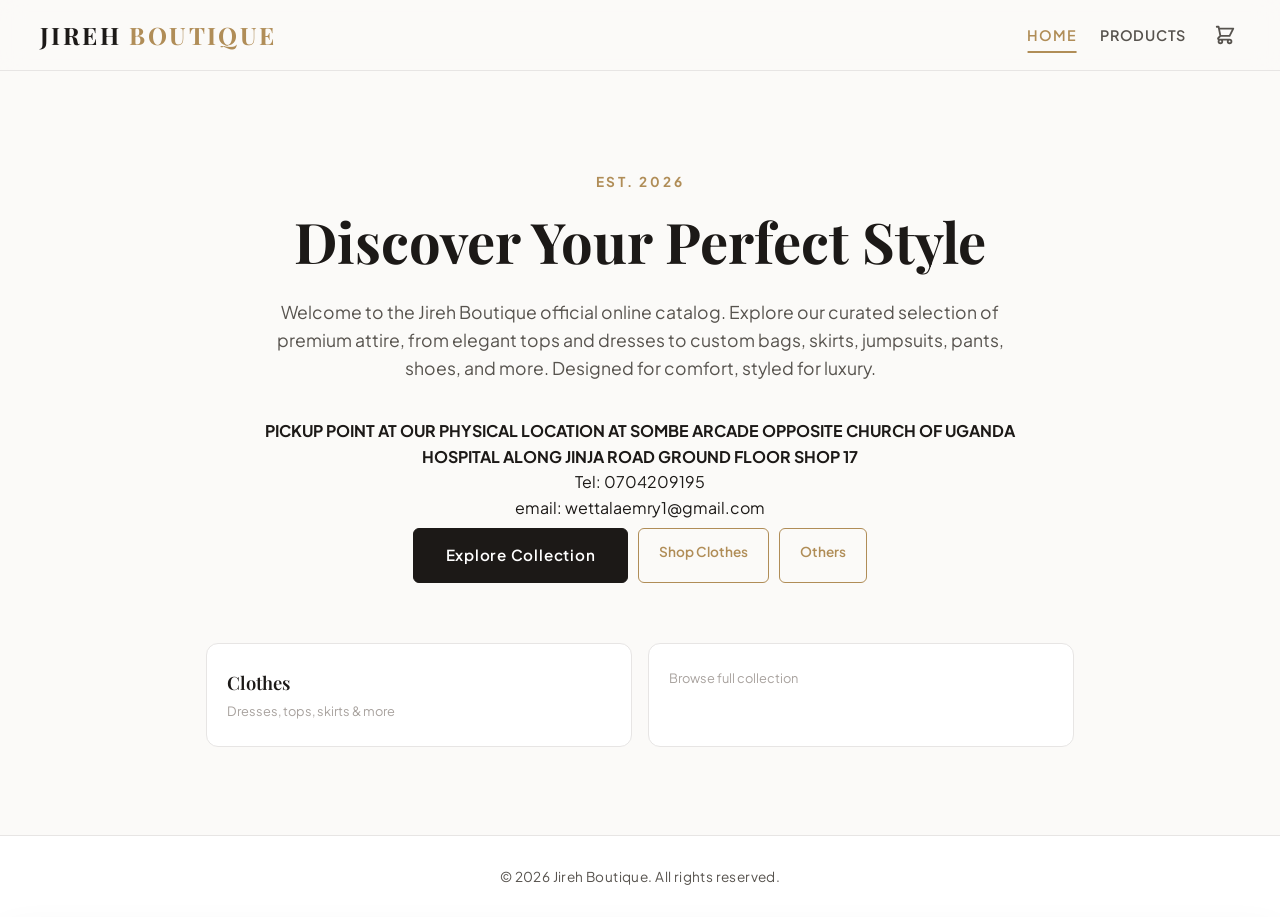
==== commit a743cbef: "Fix HTML comment syntax in index.html" ====
--- a/index.html
+++ b/index.html
@@ -54,11 +54,11 @@
             <!--<a href="products.html?category=Shoes" class="home-cat-card">
                 <span class="home-cat-label">Shoes</span>
                 <span class="home-cat-desc">Boots, heels & casual</span>
-            </a>-->
+            </a>
             <a href="products.html?category=Bags" class="home-cat-card">
                 <span class="home-cat-label">Bags</span>
                 <span class="home-cat-desc">Handbags & accessories</span>
-            </a>
+            </a>-->
             <a href="products.html" class="home-cat-card">
                 <span class="home-cat-desc">Browse full collection</span>
             </a>
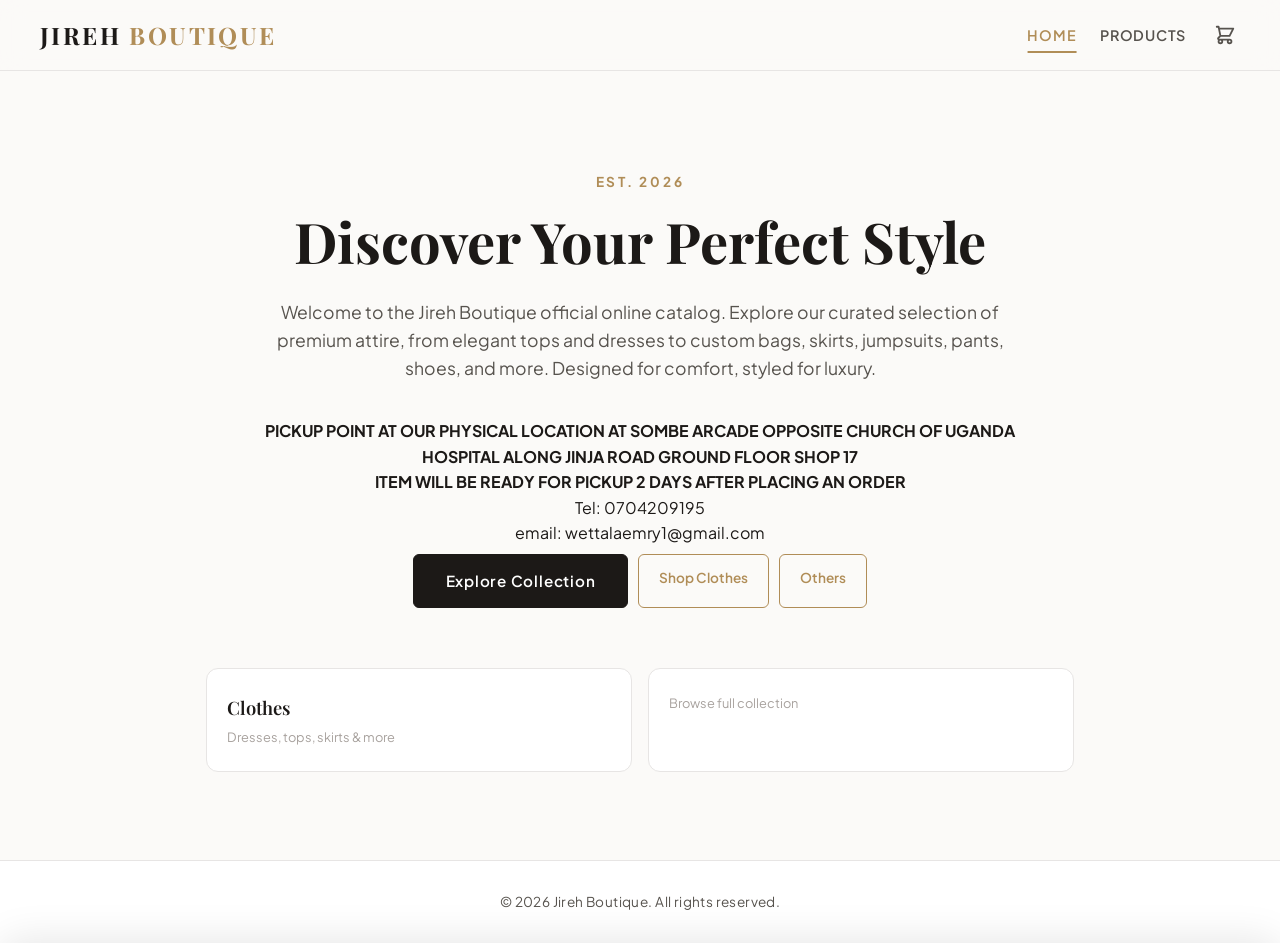
==== commit 61dd48da: "Update pickup point details in index.html Added pickup information regarding order readiness." ====
--- a/index.html
+++ b/index.html
@@ -36,7 +36,7 @@
                 from elegant tops and dresses to custom bags, skirts, jumpsuits, pants, shoes, and more. 
                 Designed for comfort, styled for luxury.
             </p>
-            <h4>PICKUP POINT AT OUR PHYSICAL LOCATION AT SOMBE ARCADE OPPOSITE CHURCH OF UGANDA HOSPITAL ALONG JINJA ROAD GROUND FLOOR SHOP 17</h4>
+            <h4>PICKUP POINT AT OUR PHYSICAL LOCATION AT SOMBE ARCADE OPPOSITE CHURCH OF UGANDA HOSPITAL ALONG JINJA ROAD GROUND FLOOR SHOP 17 <br> ITEM WILL BE READY FOR PICKUP 2 DAYS AFTER PLACING AN ORDER</h4>
             <p>Tel: 0704209195 <br> email: wettalaemry1@gmail.com</p>
             <div class="hero-actions">
                 <a href="products.html" class="btn-primary">Explore Collection</a>
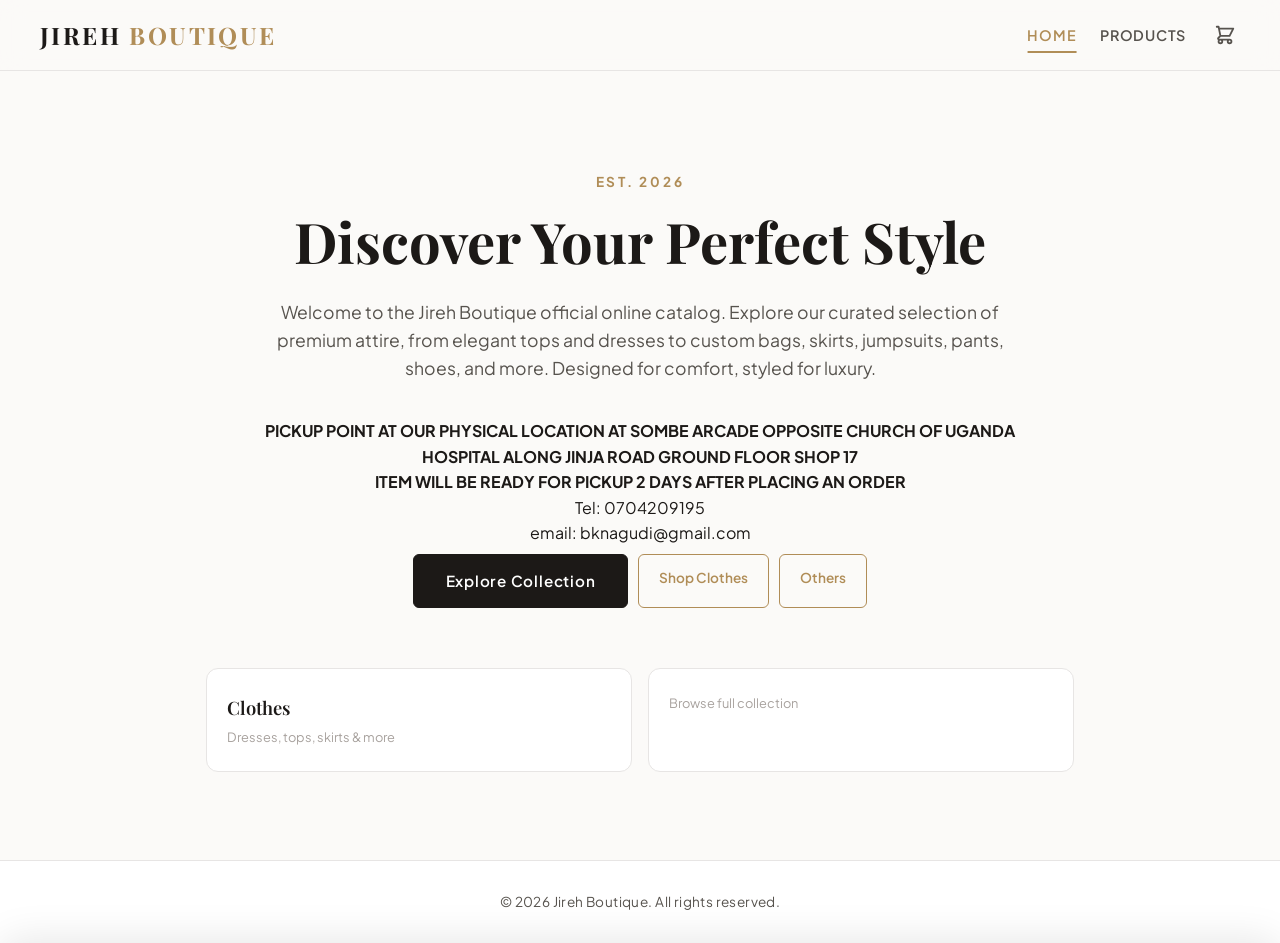
==== commit 6c0d8628: "Update email contact in index.html" ====
--- a/index.html
+++ b/index.html
@@ -37,7 +37,7 @@
                 Designed for comfort, styled for luxury.
             </p>
             <h4>PICKUP POINT AT OUR PHYSICAL LOCATION AT SOMBE ARCADE OPPOSITE CHURCH OF UGANDA HOSPITAL ALONG JINJA ROAD GROUND FLOOR SHOP 17 <br> ITEM WILL BE READY FOR PICKUP 2 DAYS AFTER PLACING AN ORDER</h4>
-            <p>Tel: 0704209195 <br> email: wettalaemry1@gmail.com</p>
+            <p>Tel: 0704209195 <br> email: bknagudi@gmail.com</p>
             <div class="hero-actions">
                 <a href="products.html" class="btn-primary">Explore Collection</a>
                 <a href="products.html?category=Clothes" class="btn-secondary">Shop Clothes</a>
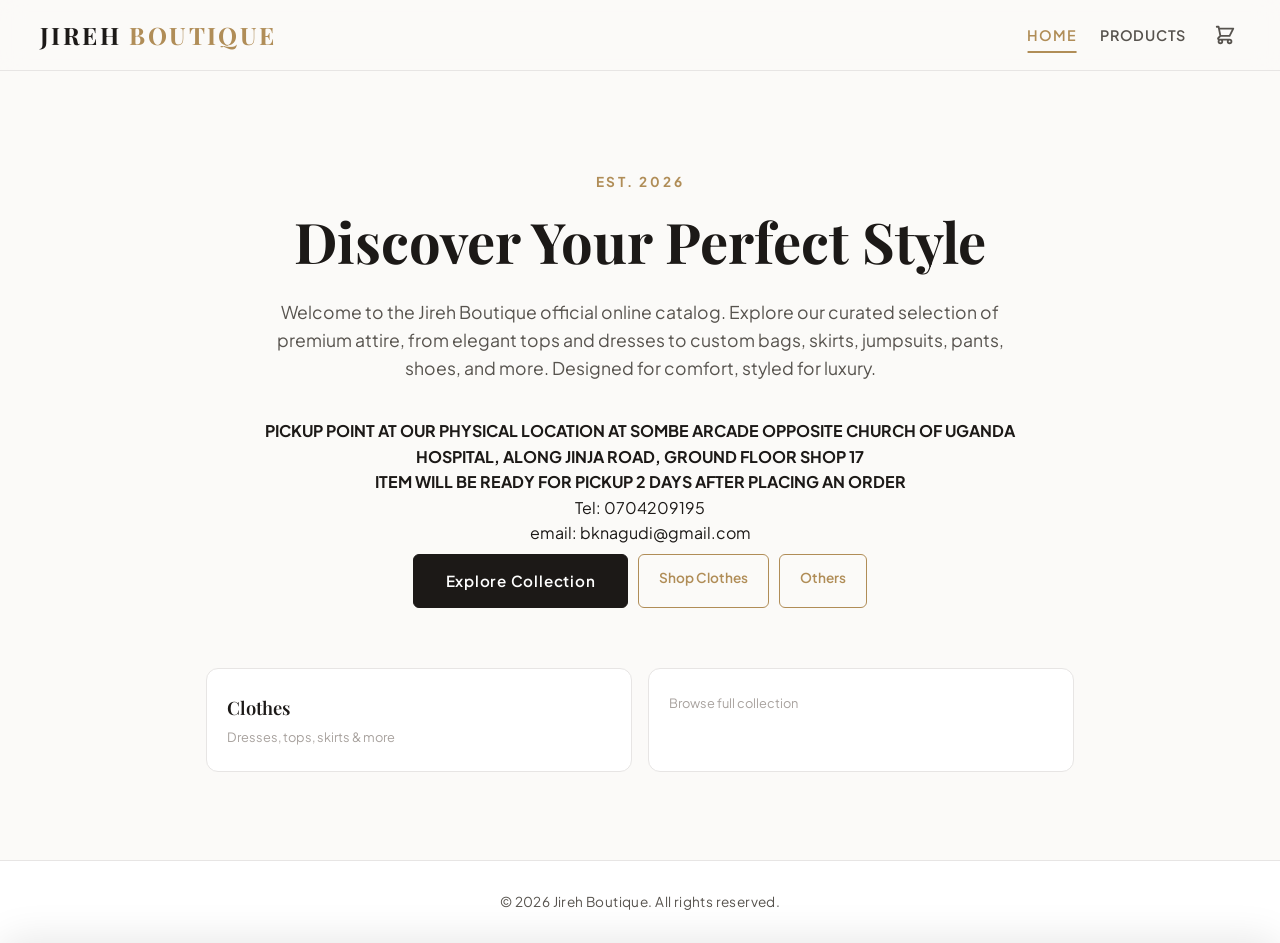
==== commit d7b01887: "Fix formatting in pickup point address" ====
--- a/index.html
+++ b/index.html
@@ -36,7 +36,7 @@
                 from elegant tops and dresses to custom bags, skirts, jumpsuits, pants, shoes, and more. 
                 Designed for comfort, styled for luxury.
             </p>
-            <h4>PICKUP POINT AT OUR PHYSICAL LOCATION AT SOMBE ARCADE OPPOSITE CHURCH OF UGANDA HOSPITAL ALONG JINJA ROAD GROUND FLOOR SHOP 17 <br> ITEM WILL BE READY FOR PICKUP 2 DAYS AFTER PLACING AN ORDER</h4>
+            <h4>PICKUP POINT AT OUR PHYSICAL LOCATION AT SOMBE ARCADE OPPOSITE CHURCH OF UGANDA HOSPITAL, ALONG JINJA ROAD, GROUND FLOOR SHOP 17 <br> ITEM WILL BE READY FOR PICKUP 2 DAYS AFTER PLACING AN ORDER</h4>
             <p>Tel: 0704209195 <br> email: bknagudi@gmail.com</p>
             <div class="hero-actions">
                 <a href="products.html" class="btn-primary">Explore Collection</a>
